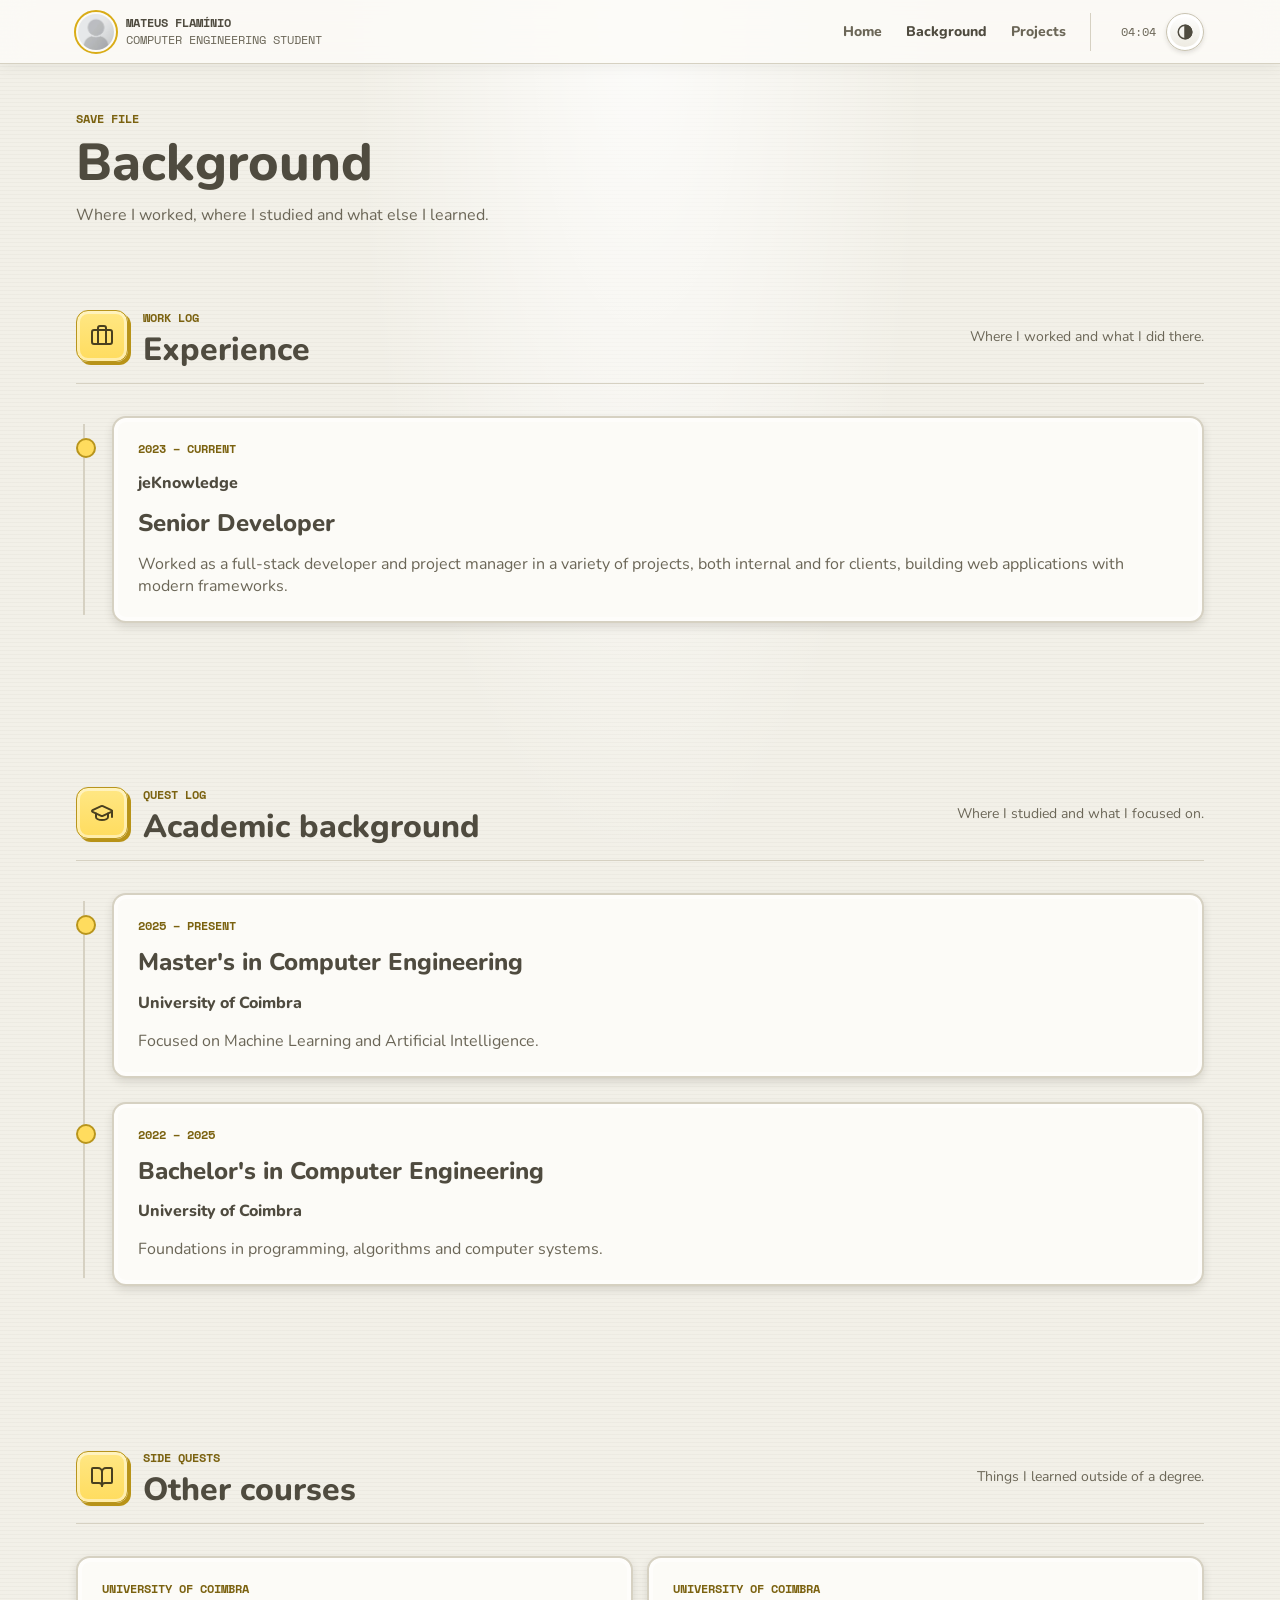
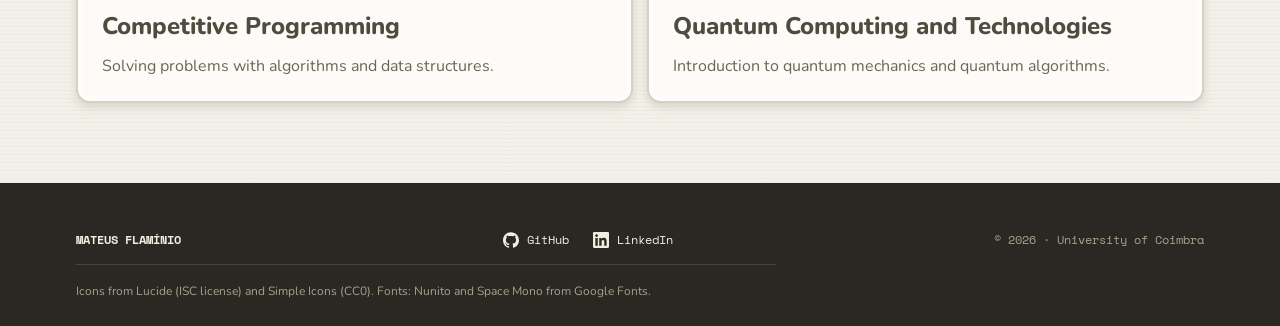
==== background.html @ 429cdf33 "feat: home page, background page and placeholder projects page" ====
<!DOCTYPE html>
<html lang="en">
	<head>
		<meta charset="UTF-8">
		<meta name="viewport" content="width=device-width, initial-scale=1">
		<title>Mateus Flamínio · Background</title>

		<link rel="stylesheet" href="css/variables.css">
		<link rel="stylesheet" href="css/base.css">
		<link rel="stylesheet" href="css/layout.css">
		<link rel="stylesheet" href="css/components.css">
		<link rel="stylesheet" href="css/nav.css">
		<link rel="stylesheet" href="css/background.css">
		<link rel="stylesheet" href="css/footer.css">

		<script src="js/theme.js" defer></script>
		<script src="js/clock.js" defer></script>
		<script src="js/nav.js" defer></script>
	</head>

	<body>
		<a class="skip-link" href="#main">Skip to content</a>

		<div class="site">
			<header class="navbar">
				<div class="container navbar-inner">
					<a class="brand" href="index.html">
						<span class="brand-orb">
							<img src="assets/placeholder.webp" alt="placeholder">
						</span>
						<span class="brand-text">
							<b>MATEUS FLAMÍNIO</b>
							<small>COMPUTER ENGINEERING STUDENT</small>
						</span>
					</a>

					<nav class="nav-links" id="site-nav" aria-label="Main">
						<a href="index.html">Home</a>
						<a href="background.html" aria-current="page">Background</a>
						<a href="projects.html">Projects</a>
					</nav>

					<div class="nav-actions">
						<span class="nav-clock monospace" id="clock">--:--</span>

						<div class="theme-container">
							<button class="round-button theme-button" type="button" title="Theme" aria-label="Theme" aria-expanded="false" aria-controls="theme-menu">
								<span class="icon icon-theme" aria-hidden="true"></span>
							</button>

							<div class="theme-menu hidden" id="theme-menu">
								<button type="button" data-theme="system" aria-pressed="false">System</button>
								<button type="button" data-theme="light" aria-pressed="false">Light</button>
								<button type="button" data-theme="dark" aria-pressed="false">Dark</button>
							</div>
						</div>

						<button class="round-button menu-button" type="button" title="Menu" aria-label="Menu" aria-expanded="false" aria-controls="site-nav">
							<span class="icon icon-menu" aria-hidden="true"></span>
						</button>
					</div>
				</div>
			</header>

			<main id="main">
				<header class="container page-header">
					<span class="kicker">Save file</span>
					<h1>Background</h1>
					<p>Where I worked, where I studied and what else I learned.</p>
				</header>

				<section class="section container" id="experience" aria-labelledby="experience-title">
					<header class="section-heading">
						<span class="icon-tile"><span class="icon icon-briefcase" aria-hidden="true"></span></span>
						<div>
							<span class="kicker">Work log</span>
							<h2 id="experience-title">Experience</h2>
						</div>
						<p>Where I worked and what I did there.</p>
					</header>

					<ol class="timeline">
						<li class="timeline-item">
							<article class="panel">
								<div class="panel-body">
									<span class="kicker">2023 – Current</span>
									<p class="institution">jeKnowledge</p>
									<h3>Senior Developer</h3>
									<p>Worked as a full-stack developer and project manager in a variety of projects, both internal and for clients, building web applications with modern frameworks.</p>
								</div>
							</article>
						</li>
					</ol>
				</section>

				<section class="section container" id="education" aria-labelledby="education-title">
					<header class="section-heading">
						<span class="icon-tile"><span class="icon icon-graduation-cap" aria-hidden="true"></span></span>
						<div>
							<span class="kicker">Quest log</span>
							<h2 id="education-title">Academic background</h2>
						</div>
						<p>Where I studied and what I focused on.</p>
					</header>

					<ol class="timeline">
						<li class="timeline-item">
							<article class="panel">
								<div class="panel-body">
									<span class="kicker">2025 – Present</span>
									<h3>Master's in Computer Engineering</h3>
									<p class="institution">University of Coimbra</p>
									<p>Focused on Machine Learning and Artificial Intelligence.</p>
								</div>
							</article>
						</li>

						<li class="timeline-item">
							<article class="panel">
								<div class="panel-body">
									<span class="kicker">2022 – 2025</span>
									<h3>Bachelor's in Computer Engineering</h3>
									<p class="institution">University of Coimbra</p>
									<p>Foundations in programming, algorithms and computer systems.</p>
								</div>
							</article>
						</li>
					</ol>
				</section>

				<section class="section container" id="courses" aria-labelledby="courses-title">
					<header class="section-heading">
						<span class="icon-tile"><span class="icon icon-book-open" aria-hidden="true"></span></span>
						<div>
							<span class="kicker">Side quests</span>
							<h2 id="courses-title">Other courses</h2>
						</div>
						<p>Things I learned outside of a degree.</p>
					</header>

					<div class="courses-grid">
						<article class="panel">
							<div class="panel-body">
								<span class="kicker">University of Coimbra</span>
								<h3>Competitive Programming</h3>
								<p>Solving problems with algorithms and data structures.</p>
							</div>
						</article>
						<article class="panel">
							<div class="panel-body">
								<span class="kicker">University of Coimbra</span>
								<h3>Quantum Computing and Technologies</h3>
								<p>Introduction to quantum mechanics and quantum algorithms.</p>
							</div>
						</article>
					</div>
				</section>
			</main>

			<footer class="site-footer">
				<div class="container footer-inner">
					<div class="footer-top">
						<strong>MATEUS FLAMÍNIO</strong>

						<nav class="footer-links" aria-label="Social">
							<a href="https://github.com/MateusFlaminio" target="_blank" rel="noopener"><span class="logo logo-github" aria-hidden="true"></span> GitHub</a>
							<a href="https://www.linkedin.com/in/mateus-flam%C3%ADnio-bba912349/" target="_blank" rel="noopener"><span class="logo logo-linkedin" aria-hidden="true"></span> LinkedIn</a>
						</nav>

						<small>© 2026 · University of Coimbra</small>
					</div>
					<p class="credits">Icons from Lucide (ISC license) and Simple Icons (CC0). Fonts: Nunito and Space Mono from Google Fonts.</p>
				</div>
			</footer>
		</div>
	</body>
</html>
---- css/variables.css ----
:root {
	color-scheme: light dark;

	/* Surfaces and text */
	--page: light-dark(#e8e5dc, #11100d);
	--background: light-dark(#f2f0e8, #1b1a17);
	--panel: light-dark(#fcfbf7, #272520);
	--panel-soft: light-dark(#f6f4ed, #211f1b);
	--edge: light-dark(#d6d1c2, #48443a);
	--ink: light-dark(#4f4b3f, #f2eedf);
	--muted: light-dark(#6b6657, #a8a18c);
	--kicker: light-dark(#7b6210, #e3c04a);
	--footer: #2a2822;

	/* Accent */
	--accent: #ffdc5e;
	--accent-dark: #d9ac17;
	--accent-ink: #49401f;
	--focus: light-dark(#755c00, #ffdc5e);

	/* Button */
	--button-top: #ffe784;
	--button-edge: #b8951d;
	--button-hard: #b89318;

	/* Depth */
	--shadow: light-dark(rgb(79 75 63 / 0.16), rgb(0 0 0 / 0.38));
	--hard: light-dark(#b8b2a0, #0a0907);
	--ring: light-dark(rgb(255 255 255 / 0.42), rgb(255 255 255 / 0.04));
	--ring-strong: light-dark(#fff, rgb(255 255 255 / 0.04));

	/* Round controls */
	--control-top: light-dark(#fff, #413e35);
	--control-bottom: light-dark(#ece9df, #2c2a24);
	--control-edge: light-dark(#c9c3b1, #5c584b);

	/* Pinstripe ground */
	--glow: light-dark(rgb(255 255 255 / 0.8), #38352c);
	--stripe: light-dark(rgb(79 75 63 / 0.035), rgb(255 255 255 / 0.05));
	--ground: radial-gradient(ellipse at 50% 0%, var(--glow), transparent 32%), repeating-linear-gradient(0deg, transparent 0 3px, var(--stripe) 3px 4px), var(--background);

	/* Soft tints for windows */
	--butter-start: light-dark(#fff9dc, #494330);
	--butter-end: light-dark(#f4e5a3, #393629);
	--mint-start: light-dark(#e7f4ee, #31443d);
	--mint-end: light-dark(#cce7dd, #283a34);
	--blue-start: light-dark(#e7f1f5, #30434d);
	--blue-end: light-dark(#cbdee7, #293840);

	/* Type */
	--font-body: "Nunito", ui-rounded, system-ui, -apple-system, "Segoe UI", sans-serif;
	--font-monospace: "Space Mono", ui-monospace, "SF Mono", Menlo, Consolas, monospace;
	--text-tiny: 0.75rem;
	--text-small: 0.875rem;
	--text-base: 1rem;
	--text-medium: 1.125rem;
	--text-large: 1.5rem;
	--text-extra-large: 2rem;
	--text-heading: clamp(2.25rem, 5vw, 3.25rem);
	--text-hero: clamp(2.75rem, 6.4vw, 4.5rem);

	/* Space, radius and layout */
	--space-1: 0.25rem;
	--space-2: 0.5rem;
	--space-3: 0.75rem;
	--space-4: 1rem;
	--space-5: 1.5rem;
	--space-6: 2rem;
	--space-7: 3rem;
	--space-8: 5rem;
	--radius-small: 5px;
	--radius-medium: 9px;
	--radius-large: 14px;
	--radius-extra-large: 18px;
	--radius-pill: 999px;
	--content-width: 1180px;
	--gutter: clamp(16px, 4vw, 26px);
	--nav-height: 64px;

	/* Motion */
	--motion-in: 0.150s;
	--motion-out: 0.120s;
	--motion-press: 0.090s;

	&[data-theme="light"] {
		color-scheme: light;
	}

	&[data-theme="dark"] {
		color-scheme: dark;
	}
}
---- css/base.css ----
@import url('https://fonts.googleapis.com/css2?family=Nunito:ital,wght@0,200..1000;1,200..1000&display=swap');
@import url('https://fonts.googleapis.com/css2?family=Space+Mono:ital,wght@0,400;0,700;1,400;1,700&display=swap');

* {
	margin: 0;
	padding: 0;
	box-sizing: border-box;
}

html {
	scroll-padding-top: var(--nav-height);

	@media (prefers-reduced-motion: no-preference) {
		scroll-behavior: smooth;
	}
}

button {
	padding: 0;
	border: 0;
	background: none;
	font: inherit;
	color: inherit;
	cursor: pointer;
}

body {
	min-height: 100dvh;
	background: var(--page);
	color: var(--ink);
	font-family: var(--font-body);
	font-size: var(--text-base);
	font-weight: 400;
}

h1,
h2,
h3,
h4 {
	font-weight: 800;
	line-height: 1.1;
	text-wrap: balance;
}

p {
	text-wrap: pretty;
}

:focus-visible {
	outline: 3px solid var(--focus);
	outline-offset: 2px;
}

::selection {
	background: var(--accent);
	color: #403b27;
}

.monospace {
	font-family: var(--font-monospace);
}

.hidden {
	display: none;
}

.kicker {
	color: var(--kicker);
	font: 700 var(--text-tiny) / 1.2 var(--font-monospace);
	text-transform: uppercase;
}
---- css/layout.css ----
.site {
	display: flex;
	flex-direction: column;
	min-height: 100dvh;
	background: var(--ground);

	main {
		flex: 1;
	}
}

.container {
	max-width: var(--content-width);
	margin-inline: auto;
	padding-inline: var(--gutter);
}

.section {
	padding-block: var(--space-8);

	@media (max-width: 620px) {
		padding-block: var(--space-7);
	}
}

.skip-link {
	position: absolute;
	top: -64px;
	left: var(--space-3);
	z-index: 40;
	padding: 10px 14px;
	border: 2px solid var(--focus);
	border-radius: var(--radius-medium);
	background: var(--panel);
	color: var(--ink);
	font-size: var(--text-small);
	font-weight: 800;
	text-decoration: none;

	&:focus {
		top: var(--space-3);
	}
}

.page-header {
	padding-top: var(--space-7);

	.kicker {
		display: block;
		margin-bottom: var(--space-2);
	}

	h1 {
		font-size: var(--text-heading);
	}

	p {
		max-width: 46ch;
		margin-top: var(--space-3);
		color: var(--muted);
	}
}
---- css/components.css ----
/* icons are svgs with masks so that they take the text color */
.icon,
.logo {
	display: inline-block;
	flex: none;
	background-color: currentColor;
	mask-position: center;
	mask-size: contain;
	mask-repeat: no-repeat;
}

.icon {
	width: 18px;
	height: 18px;
}

.logo {
	width: 24px;
	height: 24px;
}

.icon-arrow-right {
	mask-image: url("../assets/icons/arrow-right.svg");
}

.icon-book-open {
	mask-image: url("../assets/icons/book-open.svg");
}

.icon-briefcase {
	mask-image: url("../assets/icons/briefcase.svg");
}

.icon-check {
	mask-image: url("../assets/icons/check.svg");
}

.icon-copy {
	mask-image: url("../assets/icons/copy.svg");
}

.icon-graduation-cap {
	mask-image: url("../assets/icons/graduation-cap.svg");
}

.icon-mail {
	mask-image: url("../assets/icons/mail.svg");
}

.icon-menu {
	mask-image: url("../assets/icons/menu.svg");
}

.icon-terminal {
	mask-image: url("../assets/icons/terminal.svg");
}

.icon-theme {
	mask-image: url("../assets/icons/theme.svg");
}

.icon-user {
	mask-image: url("../assets/icons/user.svg");
}

.logo-github {
	mask-image: url("../assets/logos/github.svg");
}

.logo-linkedin {
	mask-image: url("../assets/logos/linkedin.svg");
}

.panel {
	min-width: 0;
	overflow: hidden;
	border: 2px solid var(--edge);
	border-radius: var(--radius-large);
	background: var(--panel);
	box-shadow: inset 0 0 0 4px var(--ring), 0 4px 8px var(--shadow);
}

.panel-body {
	display: grid;
	gap: var(--space-4);
	align-content: start;
	padding: var(--space-5);
}

.channel-bar {
	display: flex;
	align-items: center;
	gap: var(--space-2);
	height: 36px;
	padding-inline: var(--space-4);
	border-bottom: 1px solid var(--button-edge);
	background: linear-gradient(var(--button-top), var(--accent));
	color: var(--accent-ink);
	font: 700 var(--text-tiny) / 1 var(--font-monospace);
	text-transform: uppercase;

	.channel-title {
		margin-right: auto;
	}

	.channel-dots {
		display: flex;
		gap: 5px;

		span {
			width: 7px;
			height: 7px;
			border: 1px solid var(--button-edge);
			border-radius: 50%;
			background: rgb(255 255 255 / 0.6);
		}
	}
}

.icon-tile {
	display: grid;
	place-items: center;
	flex: none;
	width: 52px;
	height: 52px;
	border: 1px solid var(--button-edge);
	border-radius: 12px;
	background: linear-gradient(var(--button-top), var(--accent));
	box-shadow: inset 0 0 0 3px rgb(255 255 255 / 0.47), 3px 3px 0 var(--button-hard);
	color: var(--accent-ink);

	.icon {
		width: 24px;
		height: 24px;
	}
}

.section-heading {
	display: grid;
	grid-template-columns: 52px auto 1fr;
	align-items: center;
	gap: 15px;
	margin-bottom: var(--space-6);
	padding-bottom: var(--space-4);
	border-bottom: 1px solid var(--edge);

	h2 {
		margin-top: var(--space-1);
		font-size: var(--text-extra-large);
	}

	p {
		justify-self: end;
		color: var(--muted);
		font-size: var(--text-small);
	}

	@media (max-width: 640px) {
		grid-template-columns: 46px 1fr;

		p {
			display: none;
		}
	}
}

.button {
	display: inline-flex;
	align-items: center;
	justify-content: center;
	gap: var(--space-3);
	min-height: 44px;
	padding-inline: 20px;
	border: 1px solid var(--edge);
	border-radius: var(--radius-medium);
	background: var(--panel);
	box-shadow: inset 0 0 0 3px var(--ring), 0 2px 4px var(--shadow);
	color: var(--ink);
	font-size: var(--text-small);
	font-weight: 800;
	text-decoration: none;
	transition: transform var(--motion-out), box-shadow var(--motion-out);

	&:hover {
		transform: translateY(-1px);
		transition-duration: var(--motion-in);
	}

	&:active {
		transform: translateY(1px);
		transition-duration: var(--motion-press);
	}

	&.primary {
		border-color: var(--button-edge);
		background: linear-gradient(var(--button-top), var(--accent));
		box-shadow: inset 0 0 0 3px rgb(255 255 255 / 0.4), 3px 4px 0 var(--button-hard);
		color: var(--accent-ink);

		&:hover {
			transform: translate(2px, 2px);
			box-shadow: inset 0 0 0 3px rgb(255 255 255 / 0.4), 1px 2px 0 var(--button-hard);
		}

		&:active {
			transform: translate(3px, 4px);
			box-shadow: inset 0 0 0 3px rgb(255 255 255 / 0.4), 0 0 0 var(--button-hard);
		}
	}
}
---- css/nav.css ----
.navbar {
	position: sticky;
	top: 0;
	z-index: 30;
	height: var(--nav-height);
	background: color-mix(in srgb, var(--panel) 88%, transparent);
	border-bottom: 1px solid var(--edge);
	box-shadow: 0 3px 13px color-mix(in srgb, var(--shadow) 42%, transparent);
	backdrop-filter: blur(15px);

	.navbar-inner {
		display: flex;
		align-items: center;
		gap: var(--space-5);
		height: 100%;

		.brand {
			display: flex;
			align-items: center;
			gap: 10px;
			color: var(--ink);
			text-decoration: none;

			.brand-orb {
				flex: none;
				width: 40px;
				height: 40px;
				overflow: hidden;
				border: 2px solid var(--panel);
				border-radius: 50%;
				outline: 2px solid var(--accent-dark);

				img {
					width: 100%;
					height: 100%;
					object-fit: cover;
				}
			}

			.brand-text {
				b {
					display: block;
					font-family: var(--font-monospace);
					line-height: 1.2;
					font-size: var(--text-tiny);
				}

				small {
					display: block;
					font-family: var(--font-monospace);
					line-height: 1.2;
					padding-top: 2px;
					color: var(--muted);
					font-size: var(--text-tiny);
				}
			}
		}
	}
}

.nav-links {
	display: flex;
	gap: var(--space-5);
	margin-left: auto;

	a {
		color: var(--muted);
		font-size: var(--text-small);
		font-weight: 800;
		text-decoration: none;
		transition: color var(--motion-out);

		&:hover,
		&[aria-current="page"] {
			color: var(--ink);
		}
	}

	@media (max-width: 900px) {
		display: none;
		position: absolute;
		top: calc(var(--nav-height) + 8px);
		left: var(--gutter);
		right: var(--gutter);
		flex-direction: column;
		gap: 2px;
		padding: var(--space-3);
		border: 2px solid var(--edge);
		border-radius: var(--radius-large);
		background: var(--panel);
		box-shadow: 0 10px 30px var(--shadow);

		&.open {
			display: flex;
		}

		a {
			padding: var(--space-3);
			border-radius: var(--radius-medium);

			&:hover {
				background: var(--panel-soft);
			}
		}
	}
}

.nav-actions {
	display: flex;
	align-items: center;
	gap: 10px;
	padding-left: var(--space-5);
	border-left: 1px solid var(--edge);

	@media (max-width: 900px) {
		margin-left: auto;
	}

	@media (max-width: 620px) {
		padding-left: 0;
		border-left: 0;
	}

	.nav-clock {
		min-width: 3.4em;
		color: var(--muted);
		font-size: var(--text-tiny);
		text-align: right;

		@media (max-width: 620px) {
			display: none;
		}
	}

	.round-button {
		display: grid;
		place-items: center;
		width: 38px;
		height: 38px;
		color: var(--ink);
		border: 1px solid var(--control-edge);
		border-radius: 50%;
		background: linear-gradient(var(--control-top), var(--control-bottom));
		box-shadow: inset 0 0 0 3px var(--ring-strong), 0 2px 4px var(--shadow);
		transition: transform var(--motion-out);

		&:hover {
			transform: translateY(-1px);
		}

		&:active {
			transform: scale(0.95);
			transition-duration: var(--motion-press);
		}
	}

	.menu-button {
		display: none;

		@media (max-width: 900px) {
			display: grid;
		}
	}
}

.theme-container {
	position: relative;

	.theme-menu {
		position: absolute;
		top: calc(100% + 8px);
		right: 0;
		min-width: 150px;
		padding: 6px;
		border: 2px solid var(--edge);
		border-radius: var(--radius-large);
		background: var(--panel);
		box-shadow: inset 0 0 0 3px var(--ring), 0 10px 24px var(--shadow);

		button {
			display: block;
			width: 100%;
			min-height: 40px;
			padding: 0 12px;
			border-radius: var(--radius-medium);
			font-size: var(--text-small);
			font-weight: 800;
			text-align: left;

			&:hover {
				background: var(--panel-soft);
			}

			&[aria-pressed="true"] {
				background: linear-gradient(var(--button-top), var(--accent));
				color: var(--accent-ink);
			}
		}
	}
}
---- css/background.css ----
.timeline,
.courses-grid {
	h3 {
		font-size: var(--text-large);
	}

	.panel-body p:last-child {
		color: var(--muted);
	}
}

.timeline {
	position: relative;
	display: grid;
	gap: var(--space-5);
	padding-left: 36px;
	list-style: none;

	&::before {
		content: "";
		position: absolute;
		top: var(--space-2);
		bottom: var(--space-2);
		left: 7px;
		width: 2px;
		background: var(--edge);
	}

	.timeline-item {
		position: relative;

		&::before {
			content: "";
			position: absolute;
			top: 22px;
			left: -36px;
			width: 16px;
			height: 16px;
			border: 2px solid var(--button-edge);
			border-radius: 50%;
			background: var(--accent);
		}
	}

	.institution {
		color: var(--ink);
		font-weight: 800;
	}
}

.courses-grid {
	display: flex;
	flex-wrap: wrap;
	gap: 14px;

	.panel {
		flex: 1 1 320px;
	}
}
---- css/footer.css ----
.site-footer {
	background: var(--footer);
	color: #f2eedf;

	.footer-inner {
		display: grid;
		gap: var(--space-4);
		padding-block: var(--space-7) var(--space-5);
	}

	.footer-top {
		display: flex;
		flex-wrap: wrap;
		align-items: center;
		justify-content: space-between;
		gap: var(--space-3) var(--space-5);
		font-family: var(--font-monospace);
		font-size: var(--text-tiny);

		small {
			color: #a8a18c;
			font-size: var(--text-tiny);
		}
	}

	.footer-links {
		display: flex;
		gap: var(--space-5);

		a {
			display: inline-flex;
			align-items: center;
			gap: var(--space-2);
			color: inherit;
			text-decoration: none;

			&:hover {
				color: var(--accent);
			}

			.logo {
				width: 16px;
				height: 16px;
			}
		}
	}

	.credits {
		max-width: 100ch;
		padding-top: var(--space-4);
		border-top: 1px solid #48443a;
		color: #a8a18c;
		font-size: var(--text-tiny);
		line-height: 1.7;
	}
}
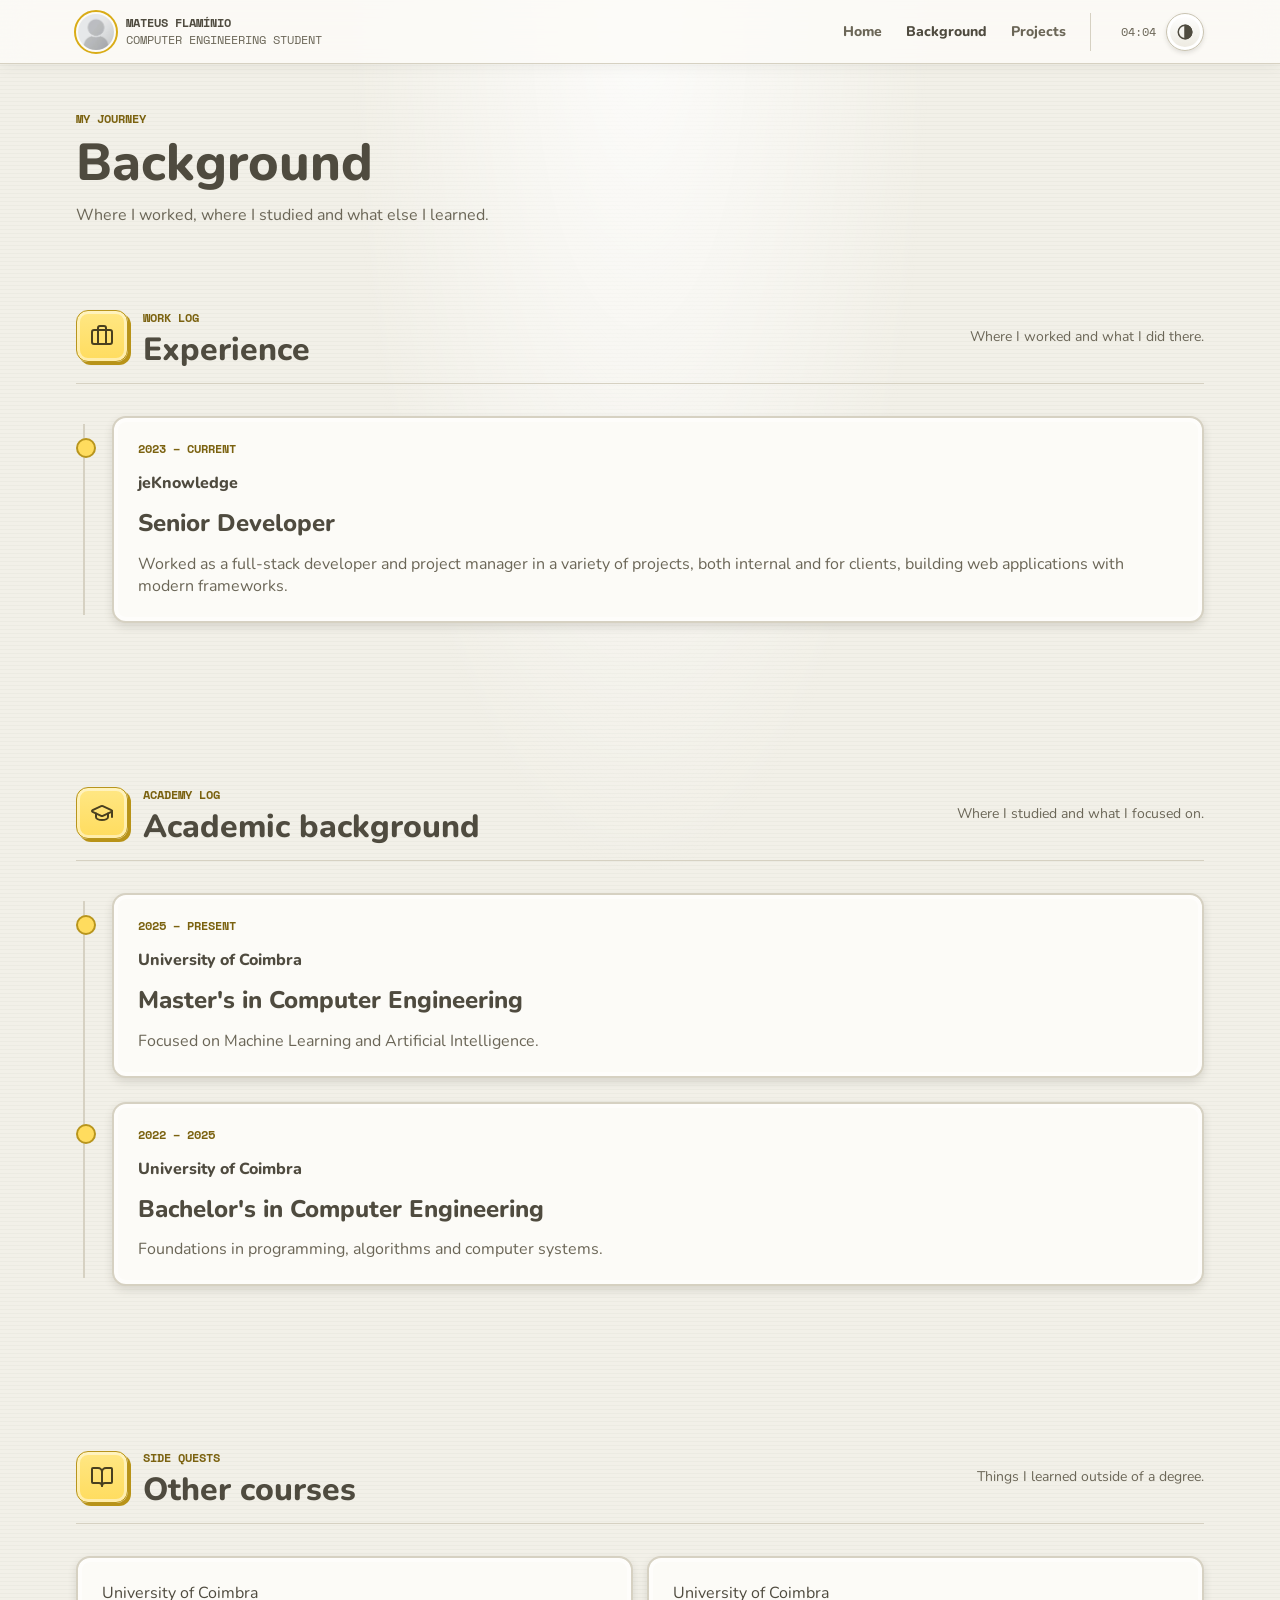
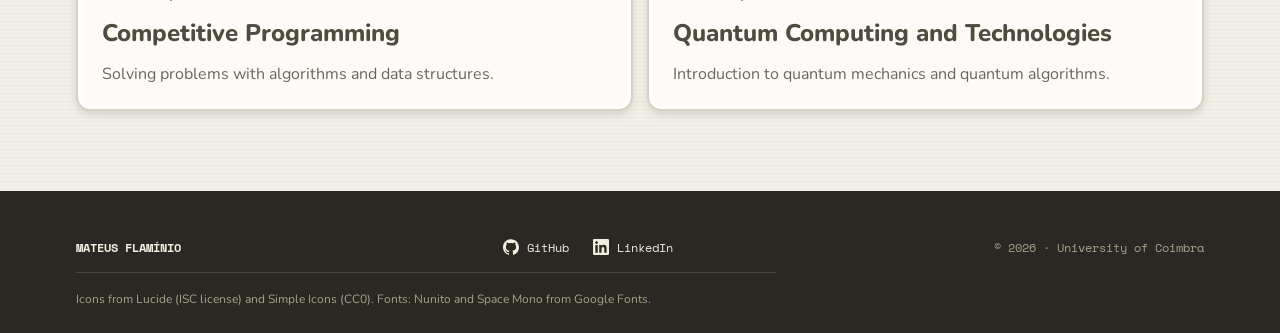
==== commit 7a668346: "feat: show github repos, small fixes fixes: share round button and fetch code, show repo count, remo" ====
--- a/background.html
+++ b/background.html
@@ -24,7 +24,7 @@
 		<div class="site">
 			<header class="navbar">
 				<div class="container navbar-inner">
-					<a class="brand" href="index.html">
+					<a class="brand" href="./">
 						<span class="brand-orb">
 							<img src="assets/placeholder.webp" alt="placeholder">
 						</span>
@@ -35,13 +35,13 @@
 					</a>
 
 					<nav class="nav-links" id="site-nav" aria-label="Main">
-						<a href="index.html">Home</a>
-						<a href="background.html" aria-current="page">Background</a>
-						<a href="projects.html">Projects</a>
+						<a href="./">Home</a>
+						<a href="background" aria-current="page">Background</a>
+						<a href="projects">Projects</a>
 					</nav>
 
 					<div class="nav-actions">
-						<span class="nav-clock monospace" id="clock">--:--</span>
+						<span class="nav-clock" id="clock">--:--</span>
 
 						<div class="theme-container">
 							<button class="round-button theme-button" type="button" title="Theme" aria-label="Theme" aria-expanded="false" aria-controls="theme-menu">
@@ -64,7 +64,7 @@
 
 			<main id="main">
 				<header class="container page-header">
-					<span class="kicker">Save file</span>
+					<span class="kicker">My journey</span>
 					<h1>Background</h1>
 					<p>Where I worked, where I studied and what else I learned.</p>
 				</header>
@@ -97,7 +97,7 @@
 					<header class="section-heading">
 						<span class="icon-tile"><span class="icon icon-graduation-cap" aria-hidden="true"></span></span>
 						<div>
-							<span class="kicker">Quest log</span>
+							<span class="kicker">Academy log</span>
 							<h2 id="education-title">Academic background</h2>
 						</div>
 						<p>Where I studied and what I focused on.</p>
@@ -108,8 +108,8 @@
 							<article class="panel">
 								<div class="panel-body">
 									<span class="kicker">2025 – Present</span>
+									<p class="institution">University of Coimbra</p>
 									<h3>Master's in Computer Engineering</h3>
-									<p class="institution">University of Coimbra</p>
 									<p>Focused on Machine Learning and Artificial Intelligence.</p>
 								</div>
 							</article>
@@ -119,8 +119,8 @@
 							<article class="panel">
 								<div class="panel-body">
 									<span class="kicker">2022 – 2025</span>
+									<p class="institution">University of Coimbra</p>
 									<h3>Bachelor's in Computer Engineering</h3>
-									<p class="institution">University of Coimbra</p>
 									<p>Foundations in programming, algorithms and computer systems.</p>
 								</div>
 							</article>
@@ -141,14 +141,14 @@
 					<div class="courses-grid">
 						<article class="panel">
 							<div class="panel-body">
-								<span class="kicker">University of Coimbra</span>
+								<p class="institution">University of Coimbra</p>
 								<h3>Competitive Programming</h3>
 								<p>Solving problems with algorithms and data structures.</p>
 							</div>
 						</article>
 						<article class="panel">
 							<div class="panel-body">
-								<span class="kicker">University of Coimbra</span>
+								<p class="institution">University of Coimbra</p>
 								<h3>Quantum Computing and Technologies</h3>
 								<p>Introduction to quantum mechanics and quantum algorithms.</p>
 							</div>
--- a/css/variables.css
+++ b/css/variables.css
@@ -25,9 +25,9 @@
 
 	/* Depth */
 	--shadow: light-dark(rgb(79 75 63 / 0.16), rgb(0 0 0 / 0.38));
-	--hard: light-dark(#b8b2a0, #0a0907);
 	--ring: light-dark(rgb(255 255 255 / 0.42), rgb(255 255 255 / 0.04));
 	--ring-strong: light-dark(#fff, rgb(255 255 255 / 0.04));
+	--gloss: light-dark(rgb(255 255 255 / 0.65), rgb(255 255 255 / 0.08));
 
 	/* Round controls */
 	--control-top: light-dark(#fff, #413e35);
@@ -52,7 +52,6 @@
 	--font-monospace: "Space Mono", ui-monospace, "SF Mono", Menlo, Consolas, monospace;
 	--text-tiny: 0.75rem;
 	--text-small: 0.875rem;
-	--text-base: 1rem;
 	--text-medium: 1.125rem;
 	--text-large: 1.5rem;
 	--text-extra-large: 2rem;
@@ -68,7 +67,6 @@
 	--space-6: 2rem;
 	--space-7: 3rem;
 	--space-8: 5rem;
-	--radius-small: 5px;
 	--radius-medium: 9px;
 	--radius-large: 14px;
 	--radius-extra-large: 18px;
--- a/css/base.css
+++ b/css/base.css
@@ -16,27 +16,23 @@
 }
 
 button {
-	padding: 0;
 	border: 0;
 	background: none;
-	font: inherit;
+	font-family: inherit;
+	font-size: inherit;
 	color: inherit;
 	cursor: pointer;
 }
 
 body {
-	min-height: 100dvh;
 	background: var(--page);
 	color: var(--ink);
 	font-family: var(--font-body);
-	font-size: var(--text-base);
-	font-weight: 400;
 }
 
 h1,
 h2,
-h3,
-h4 {
+h3 {
 	font-weight: 800;
 	line-height: 1.1;
 	text-wrap: balance;
@@ -56,16 +52,15 @@
 	color: #403b27;
 }
 
-.monospace {
-	font-family: var(--font-monospace);
-}
-
 .hidden {
-	display: none;
+	display: none !important;
 }
 
 .kicker {
 	color: var(--kicker);
-	font: 700 var(--text-tiny) / 1.2 var(--font-monospace);
+	font-family: var(--font-monospace);
+	font-size: var(--text-tiny);
+	font-weight: 700;
+	line-height: 1.2;
 	text-transform: uppercase;
 }
--- a/css/components.css
+++ b/css/components.css
@@ -14,11 +14,6 @@
 	height: 18px;
 }
 
-.logo {
-	width: 24px;
-	height: 24px;
-}
-
 .icon-arrow-right {
 	mask-image: url("../assets/icons/arrow-right.svg");
 }
@@ -31,26 +26,18 @@
 	mask-image: url("../assets/icons/briefcase.svg");
 }
 
-.icon-check {
-	mask-image: url("../assets/icons/check.svg");
-}
-
-.icon-copy {
-	mask-image: url("../assets/icons/copy.svg");
-}
-
 .icon-graduation-cap {
 	mask-image: url("../assets/icons/graduation-cap.svg");
 }
 
-.icon-mail {
-	mask-image: url("../assets/icons/mail.svg");
-}
-
 .icon-menu {
 	mask-image: url("../assets/icons/menu.svg");
 }
 
+.icon-message-circle {
+	mask-image: url("../assets/icons/message-circle.svg");
+}
+
 .icon-terminal {
 	mask-image: url("../assets/icons/terminal.svg");
 }
@@ -72,7 +59,6 @@
 }
 
 .panel {
-	min-width: 0;
 	overflow: hidden;
 	border: 2px solid var(--edge);
 	border-radius: var(--radius-large);
@@ -83,7 +69,6 @@
 .panel-body {
 	display: grid;
 	gap: var(--space-4);
-	align-content: start;
 	padding: var(--space-5);
 }
 
@@ -96,7 +81,10 @@
 	border-bottom: 1px solid var(--button-edge);
 	background: linear-gradient(var(--button-top), var(--accent));
 	color: var(--accent-ink);
-	font: 700 var(--text-tiny) / 1 var(--font-monospace);
+	font-family: var(--font-monospace);
+	font-size: var(--text-tiny);
+	font-weight: 700;
+	line-height: 1;
 	text-transform: uppercase;
 
 	.channel-title {
@@ -120,7 +108,6 @@
 .icon-tile {
 	display: grid;
 	place-items: center;
-	flex: none;
 	width: 52px;
 	height: 52px;
 	border: 1px solid var(--button-edge);
@@ -167,8 +154,6 @@
 .button {
 	display: inline-flex;
 	align-items: center;
-	justify-content: center;
-	gap: var(--space-3);
 	min-height: 44px;
 	padding-inline: 20px;
 	border: 1px solid var(--edge);
@@ -208,3 +193,24 @@
 		}
 	}
 }
+
+.round-button {
+	display: grid;
+	place-items: center;
+	width: 38px;
+	height: 38px;
+	border: 1px solid var(--control-edge);
+	border-radius: 50%;
+	background: linear-gradient(var(--control-top), var(--control-bottom));
+	box-shadow: inset 0 0 0 3px var(--ring-strong), 0 2px 4px var(--shadow);
+	transition: transform var(--motion-out);
+
+	&:hover {
+		transform: translateY(-1px);
+	}
+
+	&:active {
+		transform: scale(0.95);
+		transition-duration: var(--motion-press);
+	}
+}
--- a/css/nav.css
+++ b/css/nav.css
@@ -123,34 +123,13 @@
 
 	.nav-clock {
 		min-width: 3.4em;
+		font-family: var(--font-monospace);
 		color: var(--muted);
 		font-size: var(--text-tiny);
 		text-align: right;
 
 		@media (max-width: 620px) {
 			display: none;
-		}
-	}
-
-	.round-button {
-		display: grid;
-		place-items: center;
-		width: 38px;
-		height: 38px;
-		color: var(--ink);
-		border: 1px solid var(--control-edge);
-		border-radius: 50%;
-		background: linear-gradient(var(--control-top), var(--control-bottom));
-		box-shadow: inset 0 0 0 3px var(--ring-strong), 0 2px 4px var(--shadow);
-		transition: transform var(--motion-out);
-
-		&:hover {
-			transform: translateY(-1px);
-		}
-
-		&:active {
-			transform: scale(0.95);
-			transition-duration: var(--motion-press);
 		}
 	}
 
--- a/css/background.css
+++ b/css/background.css
@@ -43,7 +43,6 @@
 	}
 
 	.institution {
-		color: var(--ink);
 		font-weight: 800;
 	}
 }
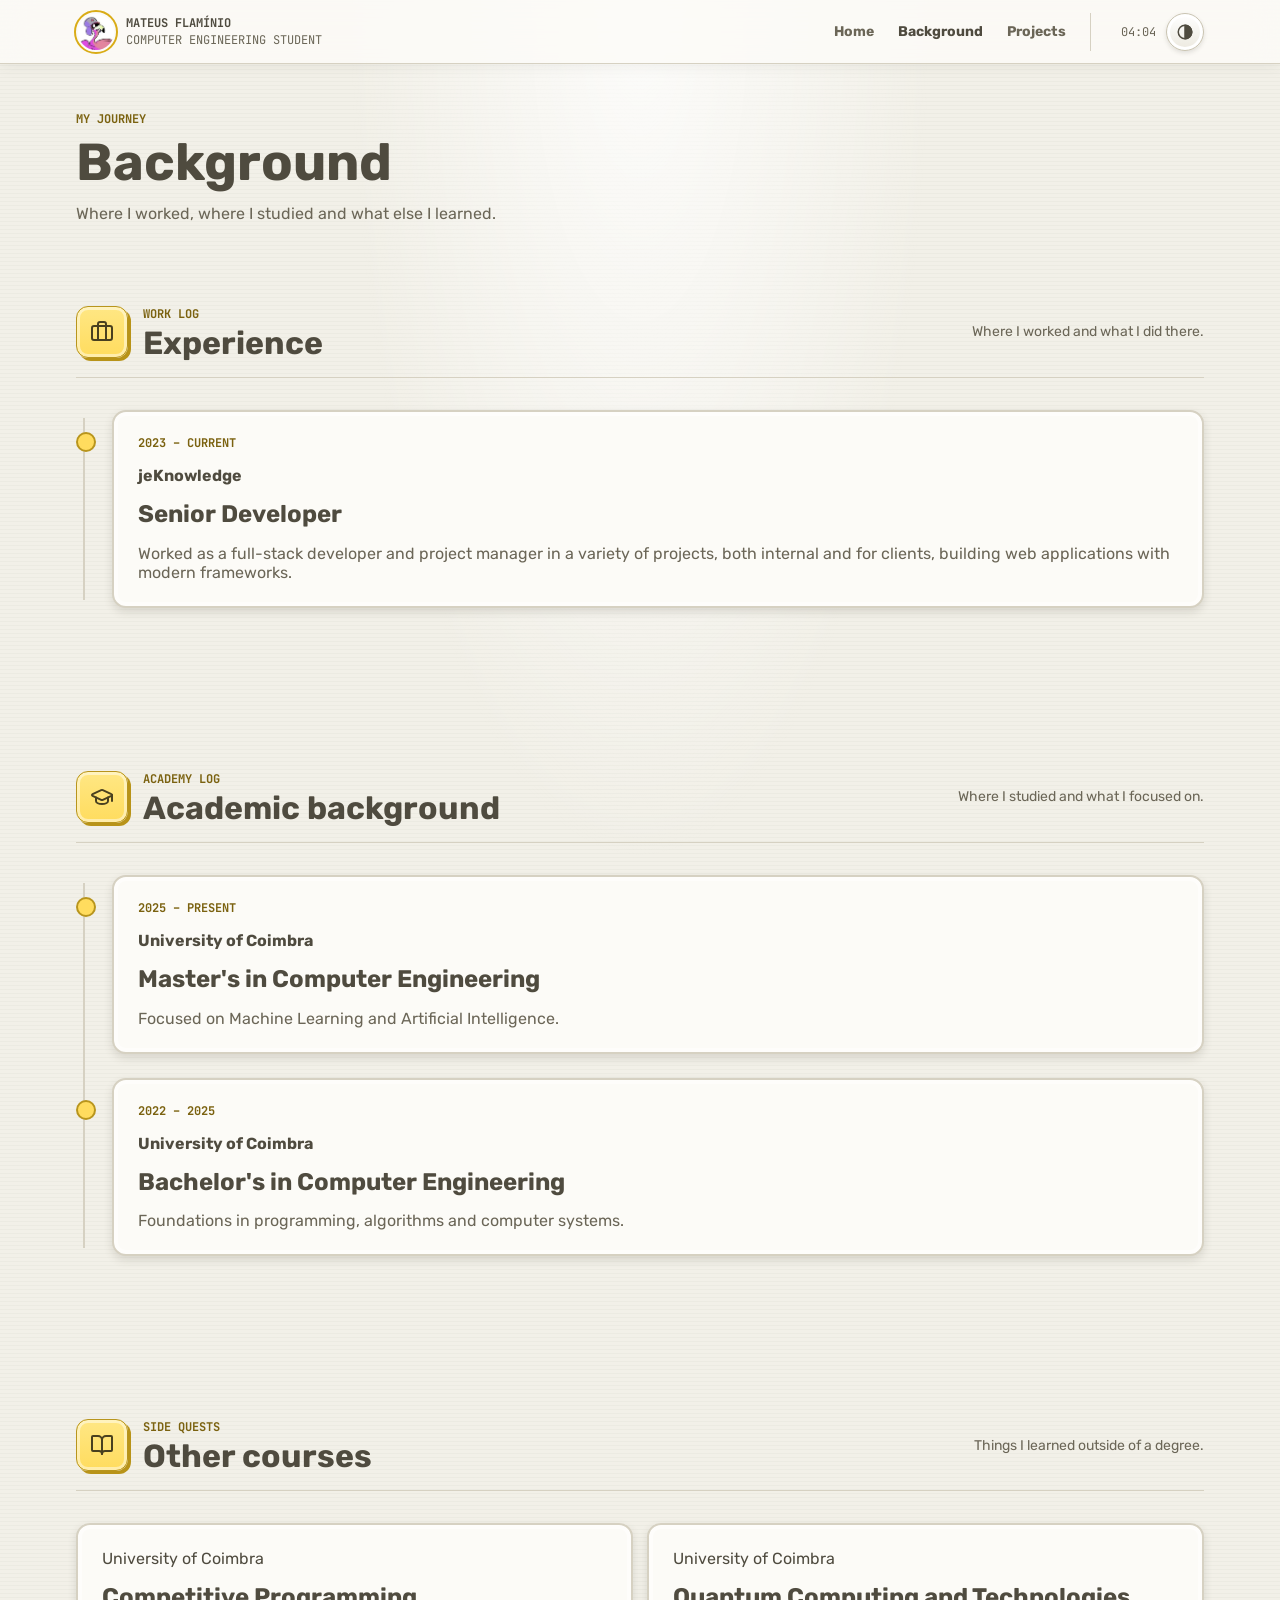
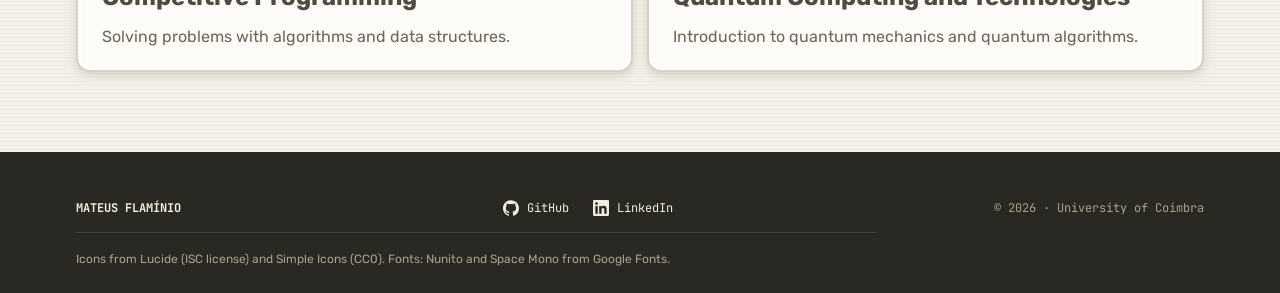
==== commit 1e363d48: "feat: shared nav and footer, change hero card and projects extras" ====
--- a/background.html
+++ b/background.html
@@ -13,6 +13,7 @@
 		<link rel="stylesheet" href="css/background.css">
 		<link rel="stylesheet" href="css/footer.css">
 
+		<script src="js/site-layout.js"></script>
 		<script src="js/theme.js" defer></script>
 		<script src="js/clock.js" defer></script>
 		<script src="js/nav.js" defer></script>
@@ -22,45 +23,7 @@
 		<a class="skip-link" href="#main">Skip to content</a>
 
 		<div class="site">
-			<header class="navbar">
-				<div class="container navbar-inner">
-					<a class="brand" href="./">
-						<span class="brand-orb">
-							<img src="assets/placeholder.webp" alt="placeholder">
-						</span>
-						<span class="brand-text">
-							<b>MATEUS FLAMÍNIO</b>
-							<small>COMPUTER ENGINEERING STUDENT</small>
-						</span>
-					</a>
-
-					<nav class="nav-links" id="site-nav" aria-label="Main">
-						<a href="./">Home</a>
-						<a href="background" aria-current="page">Background</a>
-						<a href="projects">Projects</a>
-					</nav>
-
-					<div class="nav-actions">
-						<span class="nav-clock" id="clock">--:--</span>
-
-						<div class="theme-container">
-							<button class="round-button theme-button" type="button" title="Theme" aria-label="Theme" aria-expanded="false" aria-controls="theme-menu">
-								<span class="icon icon-theme" aria-hidden="true"></span>
-							</button>
-
-							<div class="theme-menu hidden" id="theme-menu">
-								<button type="button" data-theme="system" aria-pressed="false">System</button>
-								<button type="button" data-theme="light" aria-pressed="false">Light</button>
-								<button type="button" data-theme="dark" aria-pressed="false">Dark</button>
-							</div>
-						</div>
-
-						<button class="round-button menu-button" type="button" title="Menu" aria-label="Menu" aria-expanded="false" aria-controls="site-nav">
-							<span class="icon icon-menu" aria-hidden="true"></span>
-						</button>
-					</div>
-				</div>
-			</header>
+			<site-header current="background"></site-header>
 
 			<main id="main">
 				<header class="container page-header">
@@ -157,21 +120,7 @@
 				</section>
 			</main>
 
-			<footer class="site-footer">
-				<div class="container footer-inner">
-					<div class="footer-top">
-						<strong>MATEUS FLAMÍNIO</strong>
-
-						<nav class="footer-links" aria-label="Social">
-							<a href="https://github.com/MateusFlaminio" target="_blank" rel="noopener"><span class="logo logo-github" aria-hidden="true"></span> GitHub</a>
-							<a href="https://www.linkedin.com/in/mateus-flam%C3%ADnio-bba912349/" target="_blank" rel="noopener"><span class="logo logo-linkedin" aria-hidden="true"></span> LinkedIn</a>
-						</nav>
-
-						<small>© 2026 · University of Coimbra</small>
-					</div>
-					<p class="credits">Icons from Lucide (ISC license) and Simple Icons (CC0). Fonts: Nunito and Space Mono from Google Fonts.</p>
-				</div>
-			</footer>
+			<site-footer></site-footer>
 		</div>
 	</body>
 </html>
--- a/css/variables.css
+++ b/css/variables.css
@@ -47,9 +47,15 @@
 	--blue-start: light-dark(#e7f1f5, #30434d);
 	--blue-end: light-dark(#cbdee7, #293840);
 
+	/* Language bar */
+	--language-fallback: light-dark(#a8a18c, #8b8573);
+
 	/* Type */
-	--font-body: "Nunito", ui-rounded, system-ui, -apple-system, "Segoe UI", sans-serif;
-	--font-monospace: "Space Mono", ui-monospace, "SF Mono", Menlo, Consolas, monospace;
+	--font-body: "Rubik", ui-rounded, system-ui, -apple-system, "Segoe UI", sans-serif;
+	--font-monospace: "JetBrains Mono", ui-monospace, "SF Mono", Menlo, Consolas, monospace;
+	--weight-medium: 500;
+	--weight-semibold: 600;
+	--weight-bold: 700;
 	--text-tiny: 0.75rem;
 	--text-small: 0.875rem;
 	--text-medium: 1.125rem;
--- a/css/base.css
+++ b/css/base.css
@@ -1,5 +1,4 @@
-@import url('https://fonts.googleapis.com/css2?family=Nunito:ital,wght@0,200..1000;1,200..1000&display=swap');
-@import url('https://fonts.googleapis.com/css2?family=Space+Mono:ital,wght@0,400;0,700;1,400;1,700&display=swap');
+@import url('https://fonts.googleapis.com/css2?family=Exo+2:ital,wght@0,100..900;1,100..900&family=JetBrains+Mono:ital,wght@0,100..800;1,100..800&family=Rubik:ital,wght@0,300..900;1,300..900&display=swap');
 
 * {
 	margin: 0;
@@ -15,7 +14,8 @@
 	}
 }
 
-button {
+button,
+input {
 	border: 0;
 	background: none;
 	font-family: inherit;
@@ -33,7 +33,7 @@
 h1,
 h2,
 h3 {
-	font-weight: 800;
+	font-weight: var(--weight-bold);
 	line-height: 1.1;
 	text-wrap: balance;
 }
@@ -60,7 +60,7 @@
 	color: var(--kicker);
 	font-family: var(--font-monospace);
 	font-size: var(--text-tiny);
-	font-weight: 700;
+	font-weight: var(--weight-bold);
 	line-height: 1.2;
 	text-transform: uppercase;
 }
--- a/css/layout.css
+++ b/css/layout.css
@@ -34,7 +34,7 @@
 	background: var(--panel);
 	color: var(--ink);
 	font-size: var(--text-small);
-	font-weight: 800;
+	font-weight: var(--weight-bold);
 	text-decoration: none;
 
 	&:focus {
@@ -60,3 +60,8 @@
 		color: var(--muted);
 	}
 }
+
+site-header,
+site-footer {
+	display: contents;
+}
--- a/css/components.css
+++ b/css/components.css
@@ -30,12 +30,24 @@
 	mask-image: url("../assets/icons/graduation-cap.svg");
 }
 
+.icon-chevron-down {
+	mask-image: url("../assets/icons/chevron-down.svg");
+}
+
+.icon-house {
+	mask-image: url("../assets/icons/house.svg");
+}
+
 .icon-menu {
 	mask-image: url("../assets/icons/menu.svg");
 }
 
 .icon-message-circle {
 	mask-image: url("../assets/icons/message-circle.svg");
+}
+
+.icon-search {
+	mask-image: url("../assets/icons/search.svg");
 }
 
 .icon-terminal {
@@ -83,7 +95,7 @@
 	color: var(--accent-ink);
 	font-family: var(--font-monospace);
 	font-size: var(--text-tiny);
-	font-weight: 700;
+	font-weight: var(--weight-bold);
 	line-height: 1;
 	text-transform: uppercase;
 
@@ -162,7 +174,7 @@
 	box-shadow: inset 0 0 0 3px var(--ring), 0 2px 4px var(--shadow);
 	color: var(--ink);
 	font-size: var(--text-small);
-	font-weight: 800;
+	font-weight: var(--weight-bold);
 	text-decoration: none;
 	transition: transform var(--motion-out), box-shadow var(--motion-out);
 
@@ -190,6 +202,52 @@
 		&:active {
 			transform: translate(3px, 4px);
 			box-shadow: inset 0 0 0 3px rgb(255 255 255 / 0.4), 0 0 0 var(--button-hard);
+		}
+	}
+
+	&.pill {
+		justify-content: center;
+		border-color: var(--control-edge);
+		border-radius: var(--radius-pill);
+		background: linear-gradient(var(--control-top), var(--control-bottom));
+		box-shadow: inset 0 0 0 3px var(--ring-strong), 0 2px 4px var(--shadow);
+
+		&:hover {
+			border-color: var(--accent-dark);
+			box-shadow: inset 0 0 0 3px var(--ring-strong), 0 0 0 3px var(--accent), 0 0 18px color-mix(in srgb, var(--accent) 55%, transparent);
+		}
+	}
+}
+
+.dropdown-menu {
+	position: absolute;
+	top: calc(100% + 8px);
+	right: 0;
+	z-index: 10;
+	min-width: max(150px, 100%);
+	padding: 6px;
+	border: 2px solid var(--edge);
+	border-radius: var(--radius-large);
+	background: var(--panel);
+	box-shadow: inset 0 0 0 3px var(--ring), 0 10px 24px var(--shadow);
+
+	button {
+		display: block;
+		width: 100%;
+		min-height: 40px;
+		padding: 0 12px;
+		border-radius: var(--radius-medium);
+		font-size: var(--text-small);
+		font-weight: var(--weight-bold);
+		text-align: left;
+
+		&:hover {
+			background: var(--panel-soft);
+		}
+
+		&[aria-pressed="true"] {
+			background: linear-gradient(var(--button-top), var(--accent));
+			color: var(--accent-ink);
 		}
 	}
 }
--- a/css/nav.css
+++ b/css/nav.css
@@ -66,7 +66,7 @@
 	a {
 		color: var(--muted);
 		font-size: var(--text-small);
-		font-weight: 800;
+		font-weight: var(--weight-bold);
 		text-decoration: none;
 		transition: color var(--motion-out);
 
@@ -145,35 +145,4 @@
 .theme-container {
 	position: relative;
 
-	.theme-menu {
-		position: absolute;
-		top: calc(100% + 8px);
-		right: 0;
-		min-width: 150px;
-		padding: 6px;
-		border: 2px solid var(--edge);
-		border-radius: var(--radius-large);
-		background: var(--panel);
-		box-shadow: inset 0 0 0 3px var(--ring), 0 10px 24px var(--shadow);
-
-		button {
-			display: block;
-			width: 100%;
-			min-height: 40px;
-			padding: 0 12px;
-			border-radius: var(--radius-medium);
-			font-size: var(--text-small);
-			font-weight: 800;
-			text-align: left;
-
-			&:hover {
-				background: var(--panel-soft);
-			}
-
-			&[aria-pressed="true"] {
-				background: linear-gradient(var(--button-top), var(--accent));
-				color: var(--accent-ink);
-			}
-		}
-	}
 }
--- a/css/background.css
+++ b/css/background.css
@@ -43,7 +43,7 @@
 	}
 
 	.institution {
-		font-weight: 800;
+		font-weight: var(--weight-bold);
 	}
 }
 
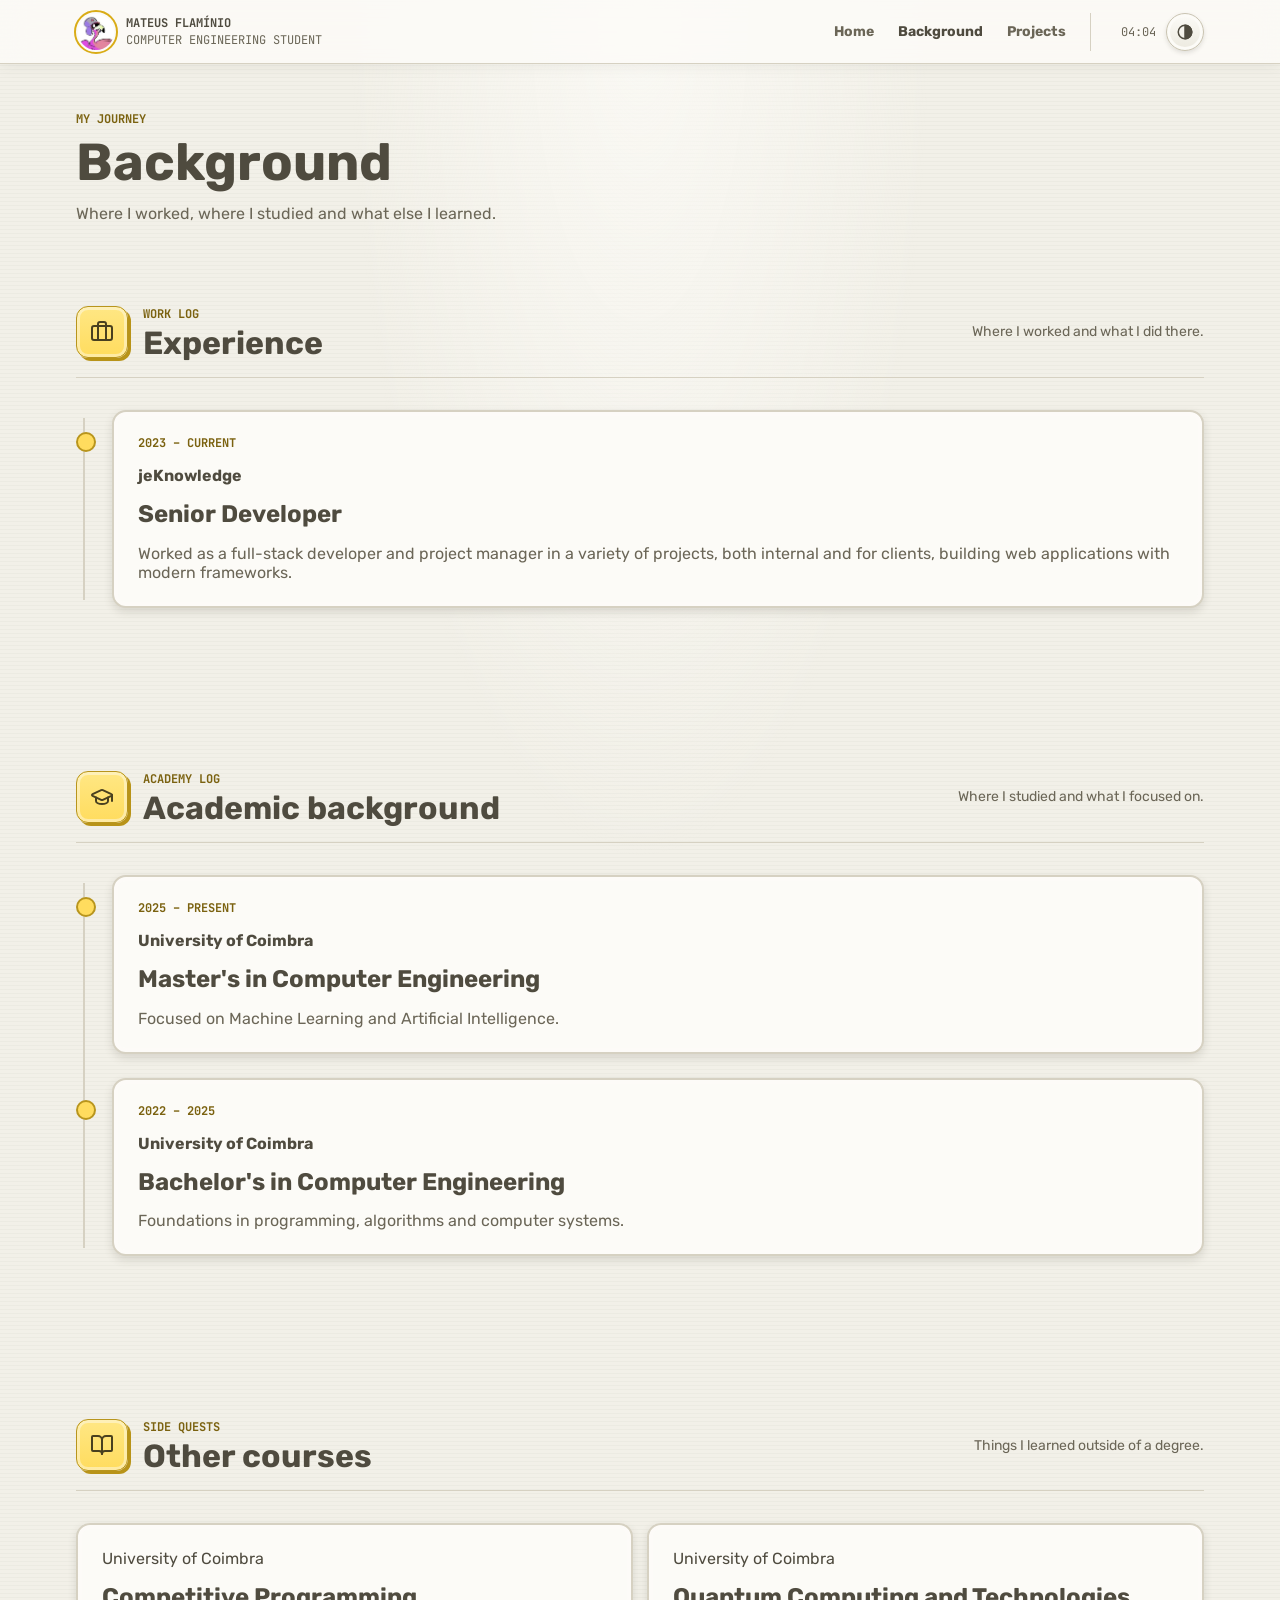
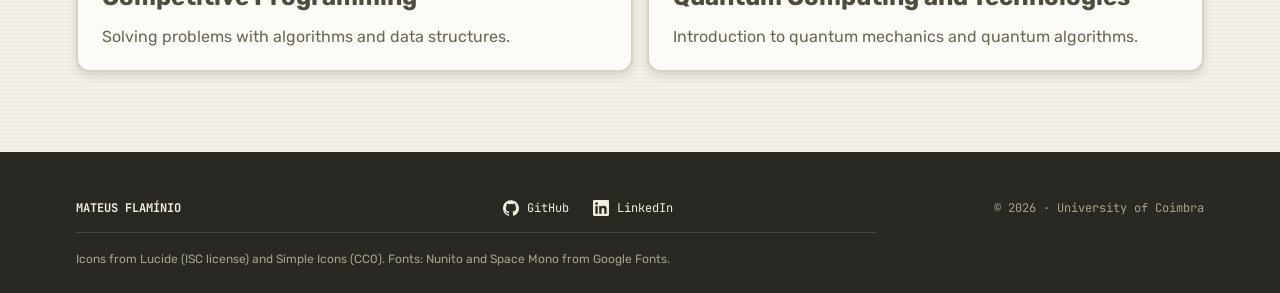
==== commit 12e772ec: "feat: memory minigame, convert scripts to modules" ====
--- a/background.html
+++ b/background.html
@@ -13,10 +13,10 @@
 		<link rel="stylesheet" href="css/background.css">
 		<link rel="stylesheet" href="css/footer.css">
 
-		<script src="js/site-layout.js"></script>
-		<script src="js/theme.js" defer></script>
-		<script src="js/clock.js" defer></script>
-		<script src="js/nav.js" defer></script>
+		<script type="module" src="js/site-layout.js"></script>
+		<script type="module" src="js/theme.js"></script>
+		<script type="module" src="js/clock.js"></script>
+		<script type="module" src="js/nav.js"></script>
 	</head>
 
 	<body>
--- a/css/variables.css
+++ b/css/variables.css
@@ -12,6 +12,10 @@
 	--kicker: light-dark(#7b6210, #e3c04a);
 	--footer: #2a2822;
 
+	/* Soft white (no pure #fff or #000 anywhere; the dark overlays use rgb(17 16 13)) */
+	--off-white: #fcfbf7;
+	--highlight: rgb(252 251 247 / 0.45);
+
 	/* Accent */
 	--accent: #ffdc5e;
 	--accent-dark: #d9ac17;
@@ -24,19 +28,23 @@
 	--button-hard: #b89318;
 
 	/* Depth */
-	--shadow: light-dark(rgb(79 75 63 / 0.16), rgb(0 0 0 / 0.38));
-	--ring: light-dark(rgb(255 255 255 / 0.42), rgb(255 255 255 / 0.04));
-	--ring-strong: light-dark(#fff, rgb(255 255 255 / 0.04));
-	--gloss: light-dark(rgb(255 255 255 / 0.65), rgb(255 255 255 / 0.08));
+	--shadow: light-dark(rgb(79 75 63 / 0.16), rgb(17 16 13 / 0.38));
+	--ring: light-dark(rgb(252 251 247 / 0.42), rgb(252 251 247 / 0.04));
+	--ring-strong: light-dark(var(--off-white), rgb(252 251 247 / 0.04));
+	--gloss: light-dark(rgb(252 251 247 / 0.65), rgb(252 251 247 / 0.08));
+
+	/* Tooltip */
+	--tooltip-background: light-dark(#2a2822, #f2eedf);
+	--tooltip-ink: light-dark(#f2eedf, #2a2822);
 
 	/* Round controls */
-	--control-top: light-dark(#fff, #413e35);
+	--control-top: light-dark(var(--off-white), #413e35);
 	--control-bottom: light-dark(#ece9df, #2c2a24);
 	--control-edge: light-dark(#c9c3b1, #5c584b);
 
 	/* Pinstripe ground */
-	--glow: light-dark(rgb(255 255 255 / 0.8), #38352c);
-	--stripe: light-dark(rgb(79 75 63 / 0.035), rgb(255 255 255 / 0.05));
+	--glow: light-dark(rgb(252 251 247 / 0.8), #38352c);
+	--stripe: light-dark(rgb(79 75 63 / 0.035), rgb(252 251 247 / 0.05));
 	--ground: radial-gradient(ellipse at 50% 0%, var(--glow), transparent 32%), repeating-linear-gradient(0deg, transparent 0 3px, var(--stripe) 3px 4px), var(--background);
 
 	/* Soft tints for windows */
--- a/css/layout.css
+++ b/css/layout.css
@@ -11,15 +11,15 @@
 
 .container {
 	max-width: var(--content-width);
-	margin-inline: auto;
-	padding-inline: var(--gutter);
+	margin: 0 auto;
+	padding: 0 var(--gutter);
 }
 
 .section {
-	padding-block: var(--space-8);
+	padding: var(--space-8) var(--gutter);
 
 	@media (max-width: 620px) {
-		padding-block: var(--space-7);
+		padding: var(--space-7) var(--gutter);
 	}
 }
 
@@ -65,3 +65,8 @@
 site-footer {
 	display: contents;
 }
+
+site-header:not(:defined) {
+	display: block;
+	min-height: var(--nav-height);
+}
--- a/css/components.css
+++ b/css/components.css
@@ -79,7 +79,8 @@
 }
 
 .panel-body {
-	display: grid;
+	display: flex;
+	flex-direction: column;
 	gap: var(--space-4);
 	padding: var(--space-5);
 }
@@ -89,7 +90,7 @@
 	align-items: center;
 	gap: var(--space-2);
 	height: 36px;
-	padding-inline: var(--space-4);
+	padding: 0 var(--space-4);
 	border-bottom: 1px solid var(--button-edge);
 	background: linear-gradient(var(--button-top), var(--accent));
 	color: var(--accent-ink);
@@ -112,20 +113,21 @@
 			height: 7px;
 			border: 1px solid var(--button-edge);
 			border-radius: 50%;
-			background: rgb(255 255 255 / 0.6);
+			background: rgb(252 251 247 / 0.6);
 		}
 	}
 }
 
 .icon-tile {
 	display: grid;
+	flex: none;
 	place-items: center;
 	width: 52px;
 	height: 52px;
 	border: 1px solid var(--button-edge);
 	border-radius: 12px;
 	background: linear-gradient(var(--button-top), var(--accent));
-	box-shadow: inset 0 0 0 3px rgb(255 255 255 / 0.47), 3px 3px 0 var(--button-hard);
+	box-shadow: inset 0 0 0 3px var(--highlight), 3px 3px 0 var(--button-hard);
 	color: var(--accent-ink);
 
 	.icon {
@@ -135,8 +137,7 @@
 }
 
 .section-heading {
-	display: grid;
-	grid-template-columns: 52px auto 1fr;
+	display: flex;
 	align-items: center;
 	gap: 15px;
 	margin-bottom: var(--space-6);
@@ -149,17 +150,17 @@
 	}
 
 	p {
-		justify-self: end;
+		margin-left: auto;
 		color: var(--muted);
 		font-size: var(--text-small);
+
+		@media (max-width: 640px) {
+			display: none;
+		}
 	}
 
 	@media (max-width: 640px) {
-		grid-template-columns: 46px 1fr;
-
-		p {
-			display: none;
-		}
+		gap: 9px;
 	}
 }
 
@@ -167,7 +168,7 @@
 	display: inline-flex;
 	align-items: center;
 	min-height: 44px;
-	padding-inline: 20px;
+	padding: 0 20px;
 	border: 1px solid var(--edge);
 	border-radius: var(--radius-medium);
 	background: var(--panel);
@@ -179,8 +180,11 @@
 	transition: transform var(--motion-out), box-shadow var(--motion-out);
 
 	&:hover {
-		transform: translateY(-1px);
 		transition-duration: var(--motion-in);
+
+		@media (prefers-reduced-motion: no-preference) {
+			transform: scale(1.04);
+		}
 	}
 
 	&:active {
@@ -191,18 +195,8 @@
 	&.primary {
 		border-color: var(--button-edge);
 		background: linear-gradient(var(--button-top), var(--accent));
-		box-shadow: inset 0 0 0 3px rgb(255 255 255 / 0.4), 3px 4px 0 var(--button-hard);
+		box-shadow: inset 0 0 0 3px var(--highlight), 0 2px 4px var(--shadow);
 		color: var(--accent-ink);
-
-		&:hover {
-			transform: translate(2px, 2px);
-			box-shadow: inset 0 0 0 3px rgb(255 255 255 / 0.4), 1px 2px 0 var(--button-hard);
-		}
-
-		&:active {
-			transform: translate(3px, 4px);
-			box-shadow: inset 0 0 0 3px rgb(255 255 255 / 0.4), 0 0 0 var(--button-hard);
-		}
 	}
 
 	&.pill {
@@ -214,8 +208,119 @@
 
 		&:hover {
 			border-color: var(--accent-dark);
-			box-shadow: inset 0 0 0 3px var(--ring-strong), 0 0 0 3px var(--accent), 0 0 18px color-mix(in srgb, var(--accent) 55%, transparent);
-		}
+			box-shadow: inset 0 0 0 3px var(--ring-strong), 0 0 0 3px var(--accent), 0 0 18px rgb(255 220 94 / 0.55);
+		}
+	}
+}
+
+[data-tooltip] {
+	position: relative;
+
+	&::before,
+	&::after {
+		position: absolute;
+		left: 50%;
+		z-index: 20;
+		transform: translateX(-50%);
+		opacity: 0;
+		pointer-events: none;
+		transition: opacity var(--motion-out);
+
+		@media (prefers-reduced-motion: reduce) {
+			transition: none;
+		}
+	}
+
+	&::before {
+		content: "";
+		bottom: 100%;
+		border: 5px solid transparent;
+		border-top-color: var(--tooltip-background);
+	}
+
+	&::after {
+		content: attr(data-tooltip);
+		bottom: calc(100% + 10px);
+		padding: 5px 10px;
+		border-radius: 6px;
+		background: var(--tooltip-background);
+		color: var(--tooltip-ink);
+		font-size: var(--text-tiny);
+		font-weight: var(--weight-medium);
+		line-height: 1.2;
+		white-space: nowrap;
+	}
+
+	&[data-tooltip-position="bottom"] {
+		&::before {
+			top: 100%;
+			bottom: auto;
+			border-top-color: transparent;
+			border-bottom-color: var(--tooltip-background);
+		}
+
+		&::after {
+			top: calc(100% + 10px);
+			bottom: auto;
+		}
+	}
+
+	&:focus-visible::before,
+	&:focus-visible::after {
+		opacity: 1;
+	}
+
+	@media (hover: hover) {
+		&:hover::before,
+		&:hover::after {
+			opacity: 1;
+			transition-duration: var(--motion-in);
+		}
+	}
+
+	&[aria-expanded="true"]::before,
+	&[aria-expanded="true"]::after {
+		opacity: 0;
+	}
+}
+
+.loader-dots {
+	display: inline-flex;
+	align-items: center;
+	gap: 6px;
+
+	span {
+		width: 8px;
+		height: 8px;
+		border-radius: 50%;
+		background: var(--accent-dark);
+		animation: dot-bounce 1.2s ease-in-out infinite;
+
+		&:nth-child(2) {
+			animation-delay: 0.2s;
+		}
+
+		&:nth-child(3) {
+			animation-delay: 0.4s;
+		}
+
+		@media (prefers-reduced-motion: reduce) {
+			animation: none;
+		}
+	}
+}
+
+@keyframes dot-bounce {
+	0%,
+	80%,
+	100% {
+		opacity: 0.4;
+		transform: scale(0.6);
+	}
+
+	40% {
+		opacity: 1;
+		transform: scale(1);
 	}
 }
 
@@ -264,7 +369,11 @@
 	transition: transform var(--motion-out);
 
 	&:hover {
-		transform: translateY(-1px);
+		transition-duration: var(--motion-in);
+
+		@media (prefers-reduced-motion: no-preference) {
+			transform: scale(1.04);
+		}
 	}
 
 	&:active {
--- a/css/nav.css
+++ b/css/nav.css
@@ -3,9 +3,9 @@
 	top: 0;
 	z-index: 30;
 	height: var(--nav-height);
-	background: color-mix(in srgb, var(--panel) 88%, transparent);
+	background: light-dark(rgb(252 251 247 / 0.88), rgb(39 37 32 / 0.88));
 	border-bottom: 1px solid var(--edge);
-	box-shadow: 0 3px 13px color-mix(in srgb, var(--shadow) 42%, transparent);
+	box-shadow: 0 3px 13px light-dark(rgb(79 75 63 / 0.067), rgb(17 16 13 / 0.16));
 	backdrop-filter: blur(15px);
 
 	.navbar-inner {
@@ -13,47 +13,47 @@
 		align-items: center;
 		gap: var(--space-5);
 		height: 100%;
+	}
+}
 
-		.brand {
-			display: flex;
-			align-items: center;
-			gap: 10px;
-			color: var(--ink);
-			text-decoration: none;
+.brand {
+	display: flex;
+	align-items: center;
+	gap: 10px;
+	color: var(--ink);
+	text-decoration: none;
 
-			.brand-orb {
-				flex: none;
-				width: 40px;
-				height: 40px;
-				overflow: hidden;
-				border: 2px solid var(--panel);
-				border-radius: 50%;
-				outline: 2px solid var(--accent-dark);
+	.brand-orb {
+		flex: none;
+		width: 40px;
+		height: 40px;
+		overflow: hidden;
+		border: 2px solid var(--panel);
+		border-radius: 50%;
+		outline: 2px solid var(--accent-dark);
 
-				img {
-					width: 100%;
-					height: 100%;
-					object-fit: cover;
-				}
-			}
+		img {
+			width: 100%;
+			height: 100%;
+			object-fit: cover;
+		}
+	}
 
-			.brand-text {
-				b {
-					display: block;
-					font-family: var(--font-monospace);
-					line-height: 1.2;
-					font-size: var(--text-tiny);
-				}
+	.brand-text {
+		b {
+			display: block;
+			font-family: var(--font-monospace);
+			line-height: 1.2;
+			font-size: var(--text-tiny);
+		}
 
-				small {
-					display: block;
-					font-family: var(--font-monospace);
-					line-height: 1.2;
-					padding-top: 2px;
-					color: var(--muted);
-					font-size: var(--text-tiny);
-				}
-			}
+		small {
+			display: block;
+			font-family: var(--font-monospace);
+			line-height: 1.2;
+			padding-top: 2px;
+			color: var(--muted);
+			font-size: var(--text-tiny);
 		}
 	}
 }
@@ -144,5 +144,4 @@
 
 .theme-container {
 	position: relative;
-
 }
--- a/css/background.css
+++ b/css/background.css
@@ -11,7 +11,8 @@
 
 .timeline {
 	position: relative;
-	display: grid;
+	display: flex;
+	flex-direction: column;
 	gap: var(--space-5);
 	padding-left: 36px;
 	list-style: none;
--- a/css/footer.css
+++ b/css/footer.css
@@ -3,9 +3,10 @@
 	color: #f2eedf;
 
 	.footer-inner {
-		display: grid;
+		display: flex;
+		flex-direction: column;
 		gap: var(--space-4);
-		padding-block: var(--space-7) var(--space-5);
+		padding: var(--space-7) var(--gutter) var(--space-5);
 	}
 
 	.footer-top {
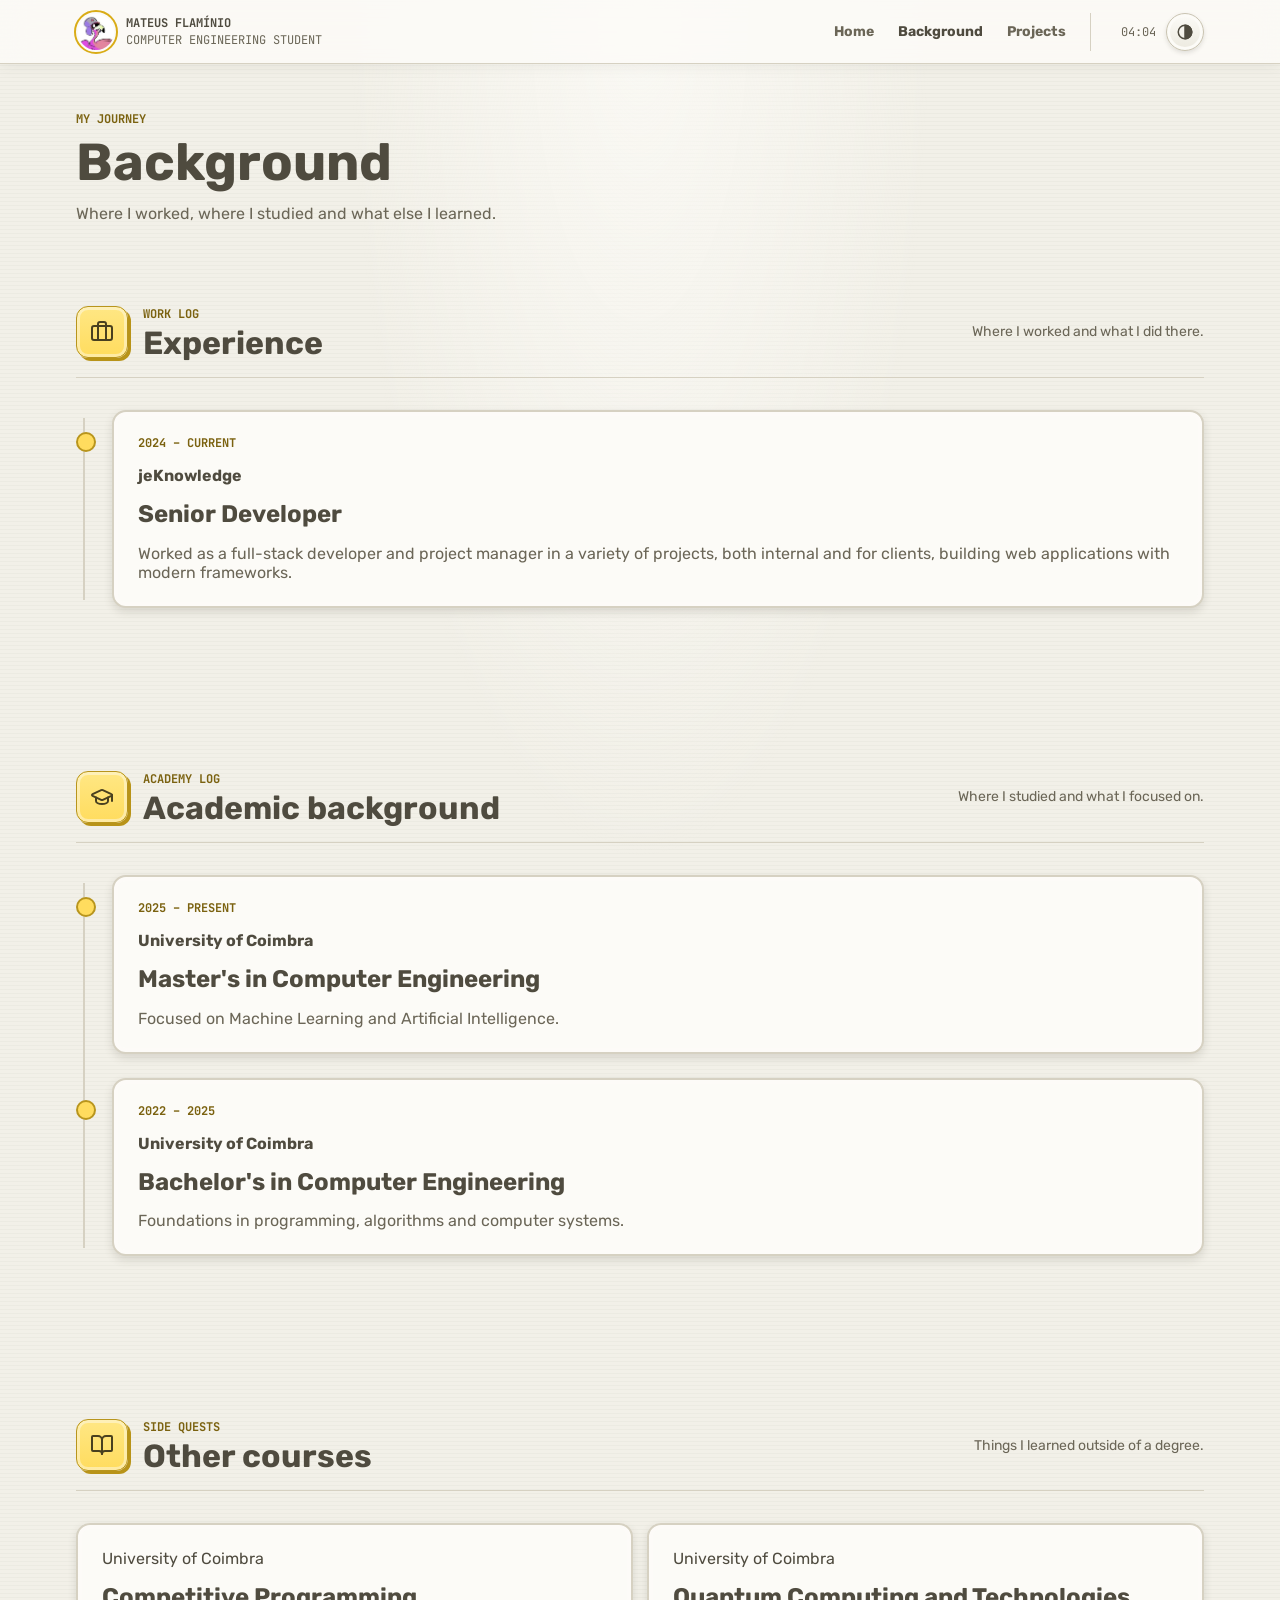
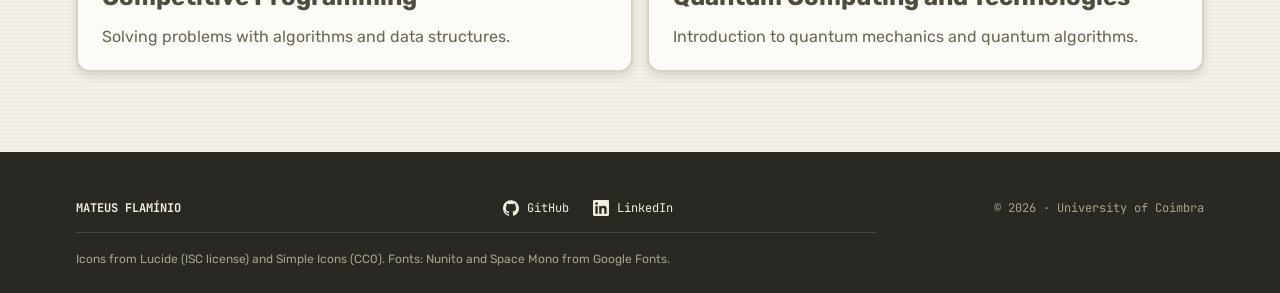
==== commit 0f14ebfc: "fix: wrong year" ====
--- a/background.html
+++ b/background.html
@@ -46,7 +46,7 @@
 						<li class="timeline-item">
 							<article class="panel">
 								<div class="panel-body">
-									<span class="kicker">2023 – Current</span>
+									<span class="kicker">2024 – Current</span>
 									<p class="institution">jeKnowledge</p>
 									<h3>Senior Developer</h3>
 									<p>Worked as a full-stack developer and project manager in a variety of projects, both internal and for clients, building web applications with modern frameworks.</p>
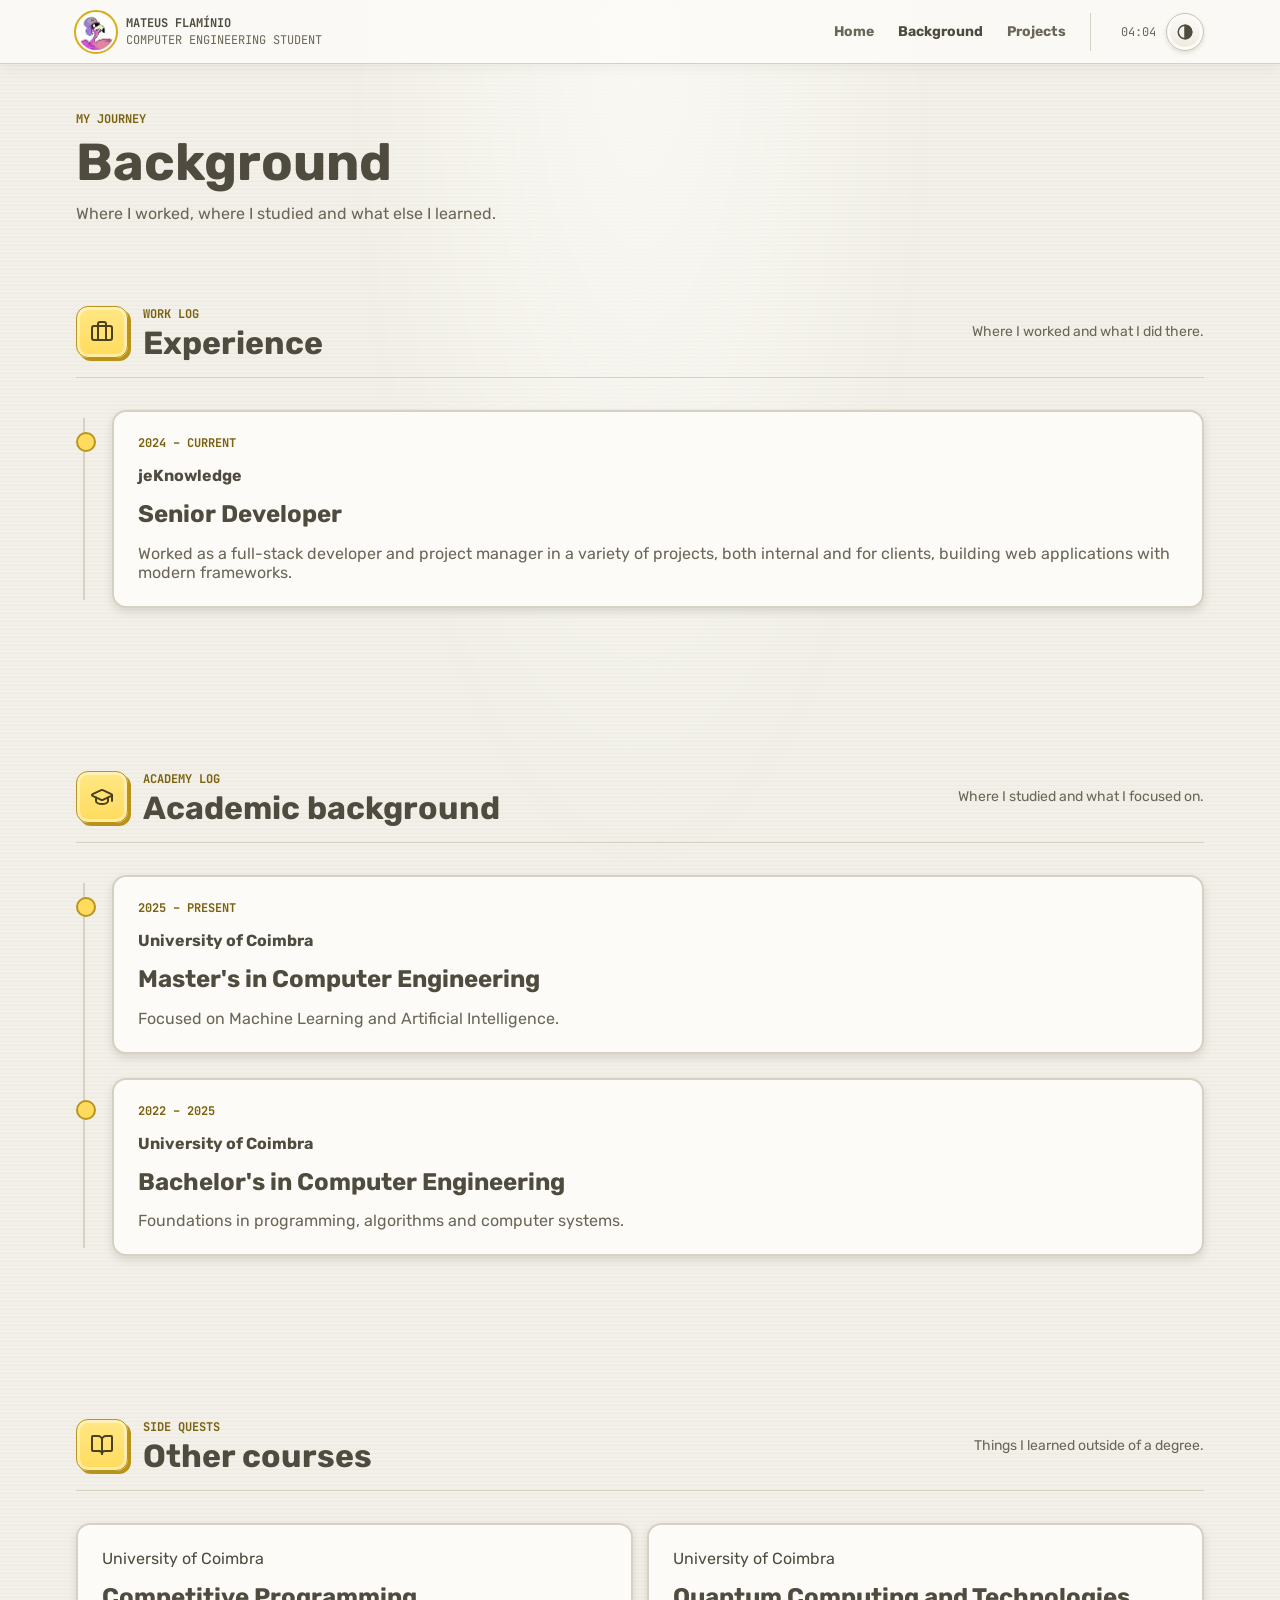
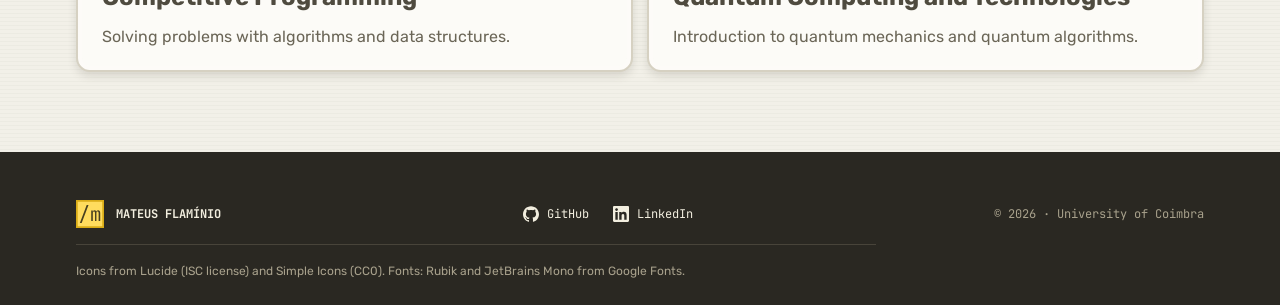
==== commit 3149cefc: "fix: add favicon, footer font credits" ====
--- a/background.html
+++ b/background.html
@@ -4,6 +4,7 @@
 		<meta charset="UTF-8">
 		<meta name="viewport" content="width=device-width, initial-scale=1">
 		<title>Mateus Flamínio · Background</title>
+		<link rel="icon" href="assets/favicon.svg" type="image/svg+xml">
 
 		<link rel="stylesheet" href="css/variables.css">
 		<link rel="stylesheet" href="css/base.css">
--- a/css/base.css
+++ b/css/base.css
@@ -1,4 +1,4 @@
-@import url('https://fonts.googleapis.com/css2?family=Exo+2:ital,wght@0,100..900;1,100..900&family=JetBrains+Mono:ital,wght@0,100..800;1,100..800&family=Rubik:ital,wght@0,300..900;1,300..900&display=swap');
+@import url('https://fonts.googleapis.com/css2?family=JetBrains+Mono:ital,wght@0,100..800;1,100..800&family=Rubik:ital,wght@0,300..900;1,300..900&display=swap');
 
 * {
 	margin: 0;
--- a/css/footer.css
+++ b/css/footer.css
@@ -17,6 +17,17 @@
 		gap: var(--space-3) var(--space-5);
 		font-family: var(--font-monospace);
 		font-size: var(--text-tiny);
+
+		.footer-brand {
+			display: inline-flex;
+			align-items: center;
+			gap: var(--space-3);
+
+			img {
+				width: 28px;
+				height: 28px;
+			}
+		}
 
 		small {
 			color: #a8a18c;
